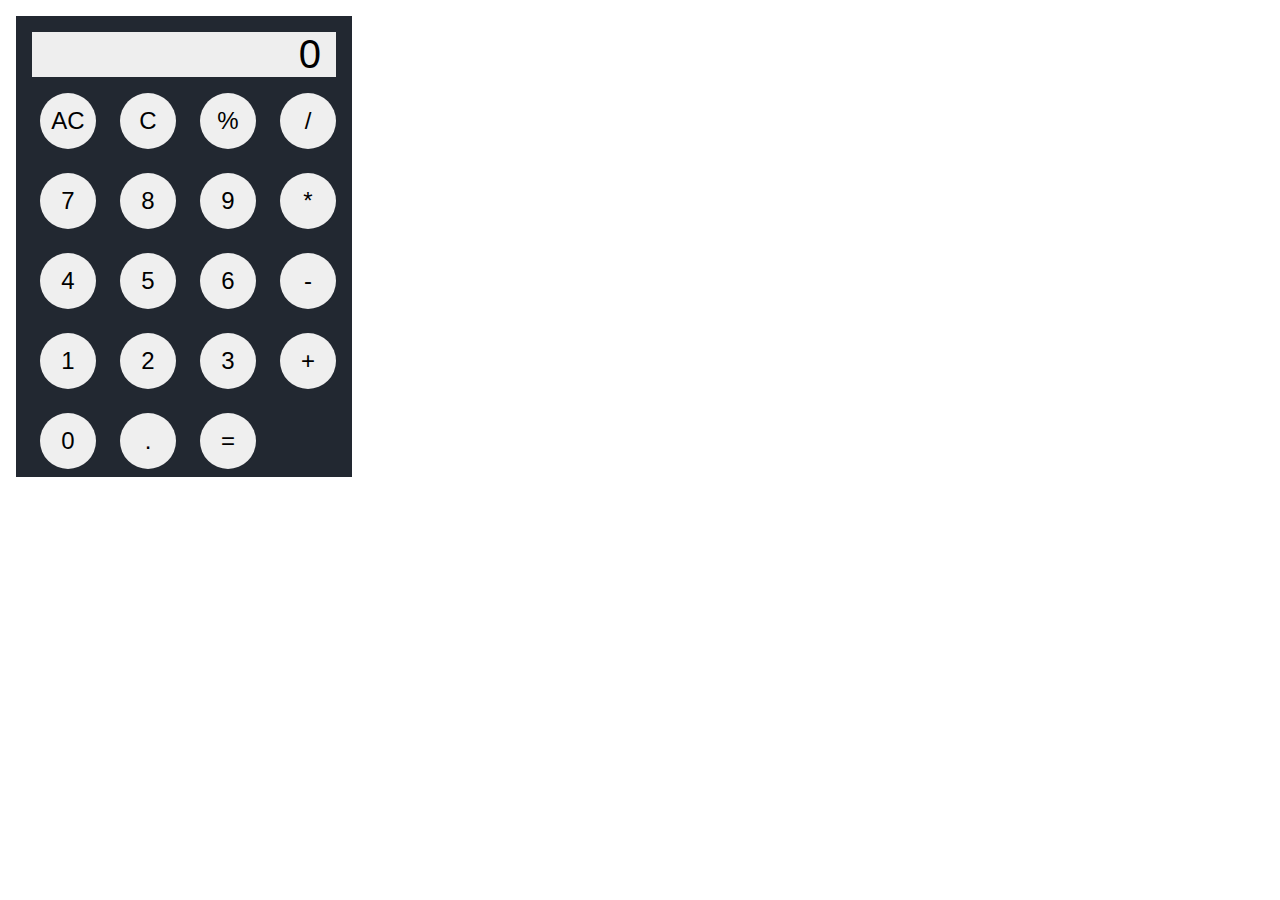
==== pages/calculator.html @ 3c8875cc "age and pixel to rem calculator completed" ====
<!DOCTYPE html>
<html lang="en">
<head>
    <meta charset="UTF-8">
    <meta http-equiv="X-UA-Compatible" content="IE=edge">
    <meta name="viewport" content="width=device-width, initial-scale=1.0">
    <link rel="stylesheet" href="../css/calculator.css">
    <link rel="stylesheet" href="../css/style.css">
    <title>calculator</title>
</head>
<body>
    <main>
        <section class="caclulator-wrapper">
            <div class="calc-head">
                <input type="number" id="calc-output" value="0" readonly>
            </div>

            <div class="calc-body">
                <button class="calc-btn operator">AC</button>
                <button class="calc-btn operator">C</button>
                <button class="calc-btn operator">%</button>
                <button class="calc-btn operator">/</button>

                <button class="calc-btn numbers">7</button>
                <button class="calc-btn numbers">8</button>
                <button class="calc-btn numbers">9</button>
                <button class="calc-btn operator">*</button>

                <button class="calc-btn numbers">4</button>
                <button class="calc-btn numbers">5</button>
                <button class="calc-btn numbers">6</button>
                <button class="calc-btn operator">-</button>

                <button class="calc-btn numbers">1</button>
                <button class="calc-btn numbers">2</button>
                <button class="calc-btn numbers">3</button>
                <button class="calc-btn operator">+</button>

                <button class="calc-btn numbers">0</button>
                <button class="calc-btn numbers">.</button>
                <button class="calc-btn operator">=</button>
            </div>
        </section>
    </main>


    <script src="../js/calculator.js"></script>
</body>
</html>
---- css/calculator.css ----
:root {
    --dark: #222831;
    --gray: #393E46;
    --yellow: #FFD369;
    --accent: #00ADB5;
    --light: #EEEEEE;
}

.caclulator-wrapper {
    margin: 1rem;
    width: 21rem;
    height: auto;
    padding: 1rem;
    display: flex;
    align-items: center;
    flex-direction: column;
    background-color: var(--dark);
}

.calc-head, #calc-output {
    width: 100%;
    background-color: var(--light);
}

#calc-output {
    border: none;
    text-align: right;
    font-size: 2.5rem;
}

.calc-body {
    display: grid;
    grid-template-columns: repeat(4, 3rem);
    grid-template-rows: repeat(5, 3rem);
    justify-content: center;
    gap: 2rem;
    margin-top: 1rem;
}

.calc-btn {
    width: 3.5rem;
    height: 3.5rem;
    font-size: 1.5rem;
    border-radius: 50%;
    outline: none;
    border: none;
}
---- css/style.css ----
@import url('https://fonts.googleapis.com/css2?family=Poppins:wght@400;500;700;900&display=swap');

:root {
    --dark: #222831;
    --gray: #393E46;
    --yellow: #FFD369;
    --accent: #00ADB5;
    --light: #EEEEEE;
}

* {
    margin: 0;
    padding: 0;
    box-sizing: border-box;
}

html,
body {
    min-height: 100vh;
    width: 100vw;
    overflow-x: hidden;
    font-family: "Poppins", sans-serif;

    & ul {
        list-style: none;
    }

    & a {
        text-decoration: none;
    }
}

/* Utility */
.img-fix {
    background-size: cover;
    background-position: center;
    background-repeat: no-repeat;
}

/* Home Page Card Styling */

.card {
    background-color: rgba(255, 255, 255, .1) !important;
    backdrop-filter: blur(5px) !important;
    box-shadow: 5px 5px rgba(255, 255, 255, .1);
}

/* Age Calculator */

#date-input, #date-input:focus {
    height: 2.3rem;
    width: 10rem;
    padding: .5rem;
    border: none;
    outline: none;
}
#result {
    font-size: 1.1rem;
}
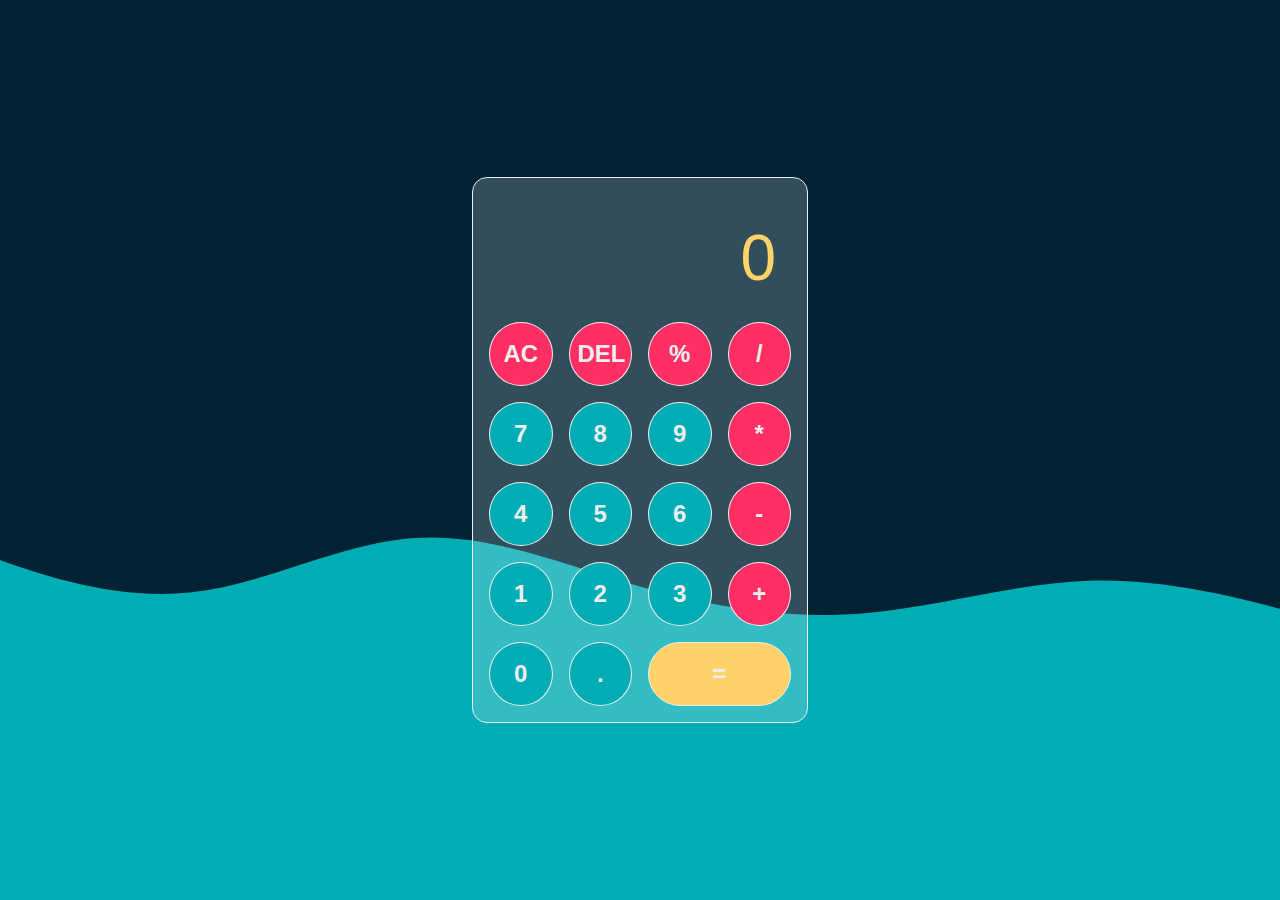
==== commit f9d20371: "Calculator added" ====
--- a/pages/calculator.html
+++ b/pages/calculator.html
@@ -1,5 +1,6 @@
 <!DOCTYPE html>
 <html lang="en">
+
 <head>
     <meta charset="UTF-8">
     <meta http-equiv="X-UA-Compatible" content="IE=edge">
@@ -8,6 +9,7 @@
     <link rel="stylesheet" href="../css/style.css">
     <title>calculator</title>
 </head>
+
 <body>
     <main>
         <section class="caclulator-wrapper">
@@ -17,7 +19,7 @@
 
             <div class="calc-body">
                 <button class="calc-btn operator">AC</button>
-                <button class="calc-btn operator">C</button>
+                <button class="calc-btn operator">DEL</button>
                 <button class="calc-btn operator">%</button>
                 <button class="calc-btn operator">/</button>
 
@@ -38,7 +40,7 @@
 
                 <button class="calc-btn numbers">0</button>
                 <button class="calc-btn numbers">.</button>
-                <button class="calc-btn operator">=</button>
+                <button class="calc-btn operator equal">=</button>
             </div>
         </section>
     </main>
@@ -46,4 +48,5 @@
 
     <script src="../js/calculator.js"></script>
 </body>
+
 </html>--- a/css/calculator.css
+++ b/css/calculator.css
@@ -2,8 +2,19 @@
     --dark: #222831;
     --gray: #393E46;
     --yellow: #FFD369;
+    --maroon: #FF2E63;
     --accent: #00ADB5;
     --light: #EEEEEE;
+}
+
+body {
+    background-image: url(../wave-haikei.svg);
+    background-size: cover;
+    background-repeat: no-repeat;
+    background-position: center;
+    display: flex;
+    align-items: center;
+    justify-content: center;
 }
 
 .caclulator-wrapper {
@@ -11,37 +22,57 @@
     width: 21rem;
     height: auto;
     padding: 1rem;
-    display: flex;
-    align-items: center;
-    flex-direction: column;
-    background-color: var(--dark);
+    background-color: rgba(255, 255, 255, .2);
+    backdrop-filter: blu(5px);
+    border-radius: 15px;
+    border: 1px solid var(--light);
 }
 
 .calc-head, #calc-output {
+    background-color: transparent;
+    color: var(--yellow);
     width: 100%;
-    background-color: var(--light);
-}
-
-#calc-output {
+    height: 8rem;
     border: none;
+    outline: none;
+    font-size: 4rem;
     text-align: right;
-    font-size: 2.5rem;
 }
 
 .calc-body {
     display: grid;
-    grid-template-columns: repeat(4, 3rem);
-    grid-template-rows: repeat(5, 3rem);
-    justify-content: center;
-    gap: 2rem;
-    margin-top: 1rem;
+    grid-template-columns: repeat(4, 1fr);
+    grid-template-rows: repeat(5, 1fr);
+    gap: 1rem;
 }
 
 .calc-btn {
-    width: 3.5rem;
-    height: 3.5rem;
+    min-width: 3rem;
+    min-height: 4rem;
     font-size: 1.5rem;
+    font-weight: bold;
+    padding: .5rem;
     border-radius: 50%;
+    border: 1px solid var(--light);
     outline: none;
-    border: none;
+}
+
+.calc-btn:active {
+    border-radius: 2rem !important;
+}
+
+.numbers {
+    background-color: var(--accent);
+    color: var(--light);
+}
+
+.equal {
+    background-color: var(--yellow) !important;
+    border-radius: 2rem;
+    grid-column: span 2;
+}
+
+.operator {
+    background-color: var(--maroon);
+    color: var(--light);
 }